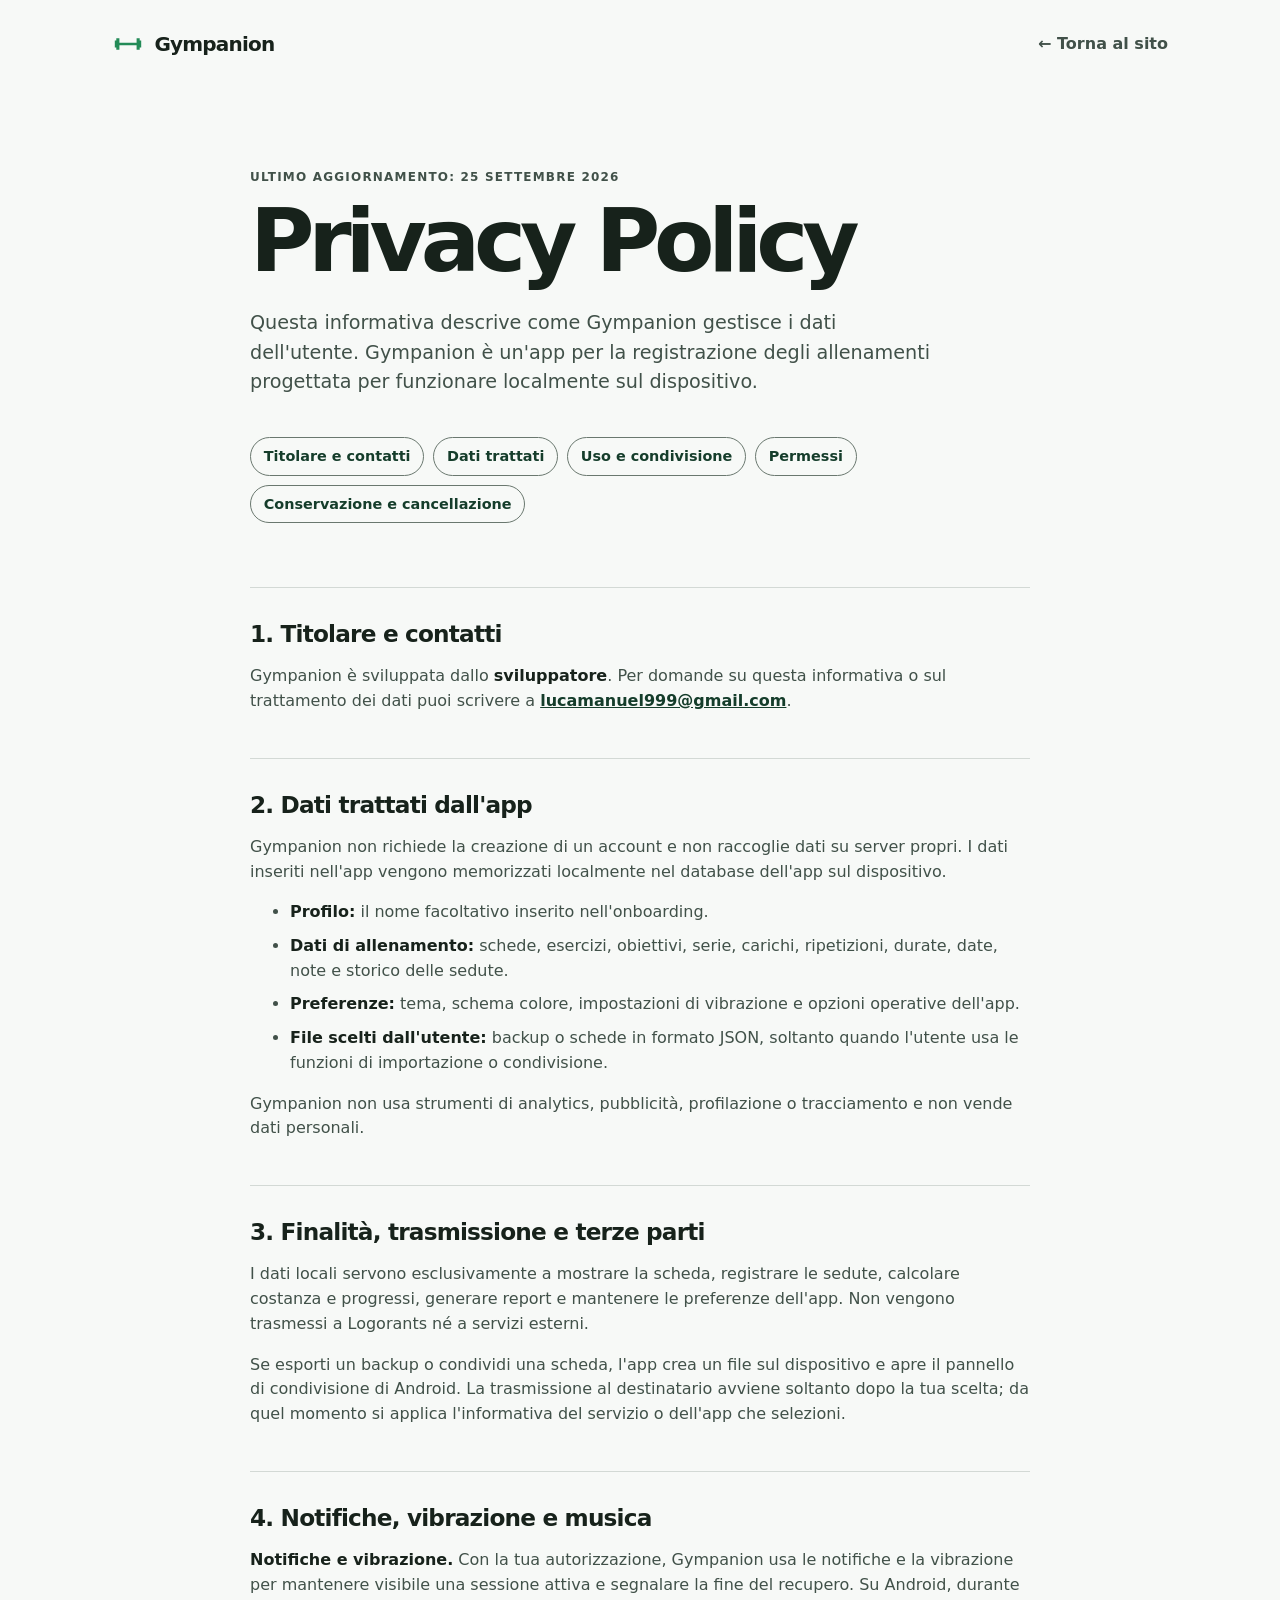
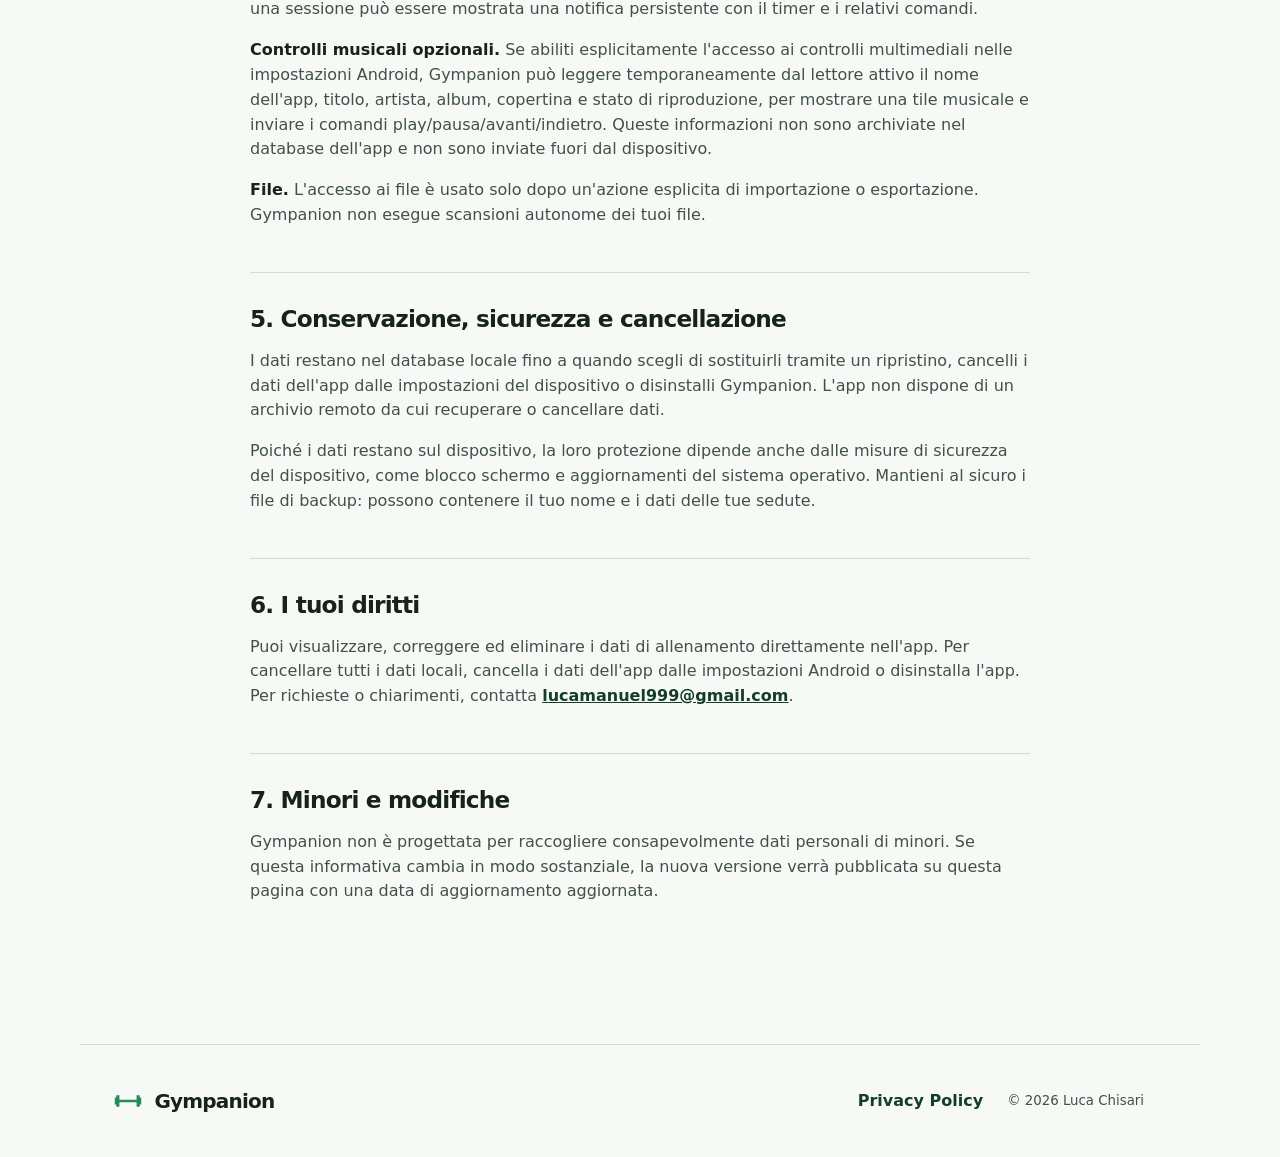
==== privacy.html @ 0449c188 "first commit" ====
<!doctype html>
<html lang="it">
  <head>
    <meta charset="UTF-8" />
    <meta name="viewport" content="width=device-width, initial-scale=1" />
    <meta name="description" content="Privacy Policy di Gympanion." />
    <meta name="theme-color" content="#153D2B" />
    <title>Privacy Policy — Gympanion</title>
    <link rel="icon" href="favicon.svg" type="image/svg+xml" />
    <link rel="stylesheet" href="styles.css" />
  </head>
  <body>
    <a class="skip-link" href="#contenuto">Vai al contenuto</a>
    <header class="site-header">
      <a class="brand" href="index.html" aria-label="Gympanion, pagina iniziale">
        <svg class="brand-mark" viewBox="0 0 32 32" aria-hidden="true"><path d="M6.2 14.7h19.6v2.6H6.2zM4.3 10.2h3.1v11.6H4.3zM2.8 12.4h1.5v7.2H2.8zM24.6 10.2h3.1v11.6h-3.1zM27.7 12.4h1.5v7.2h-1.5z" /></svg>
        <span>Gympanion</span>
      </a>
      <a class="back-link" href="index.html">← Torna al sito</a>
    </header>

    <main id="contenuto" class="policy">
      <p class="eyebrow">ULTIMO AGGIORNAMENTO: 25 SETTEMBRE 2026</p>
      <h1>Privacy Policy</h1>
      <p class="policy-lead">Questa informativa descrive come Gympanion gestisce i dati dell'utente. Gympanion è un'app per la registrazione degli allenamenti progettata per funzionare localmente sul dispositivo.</p>

      <nav class="policy-toc" aria-label="Indice della Privacy Policy">
        <a href="#titolare">Titolare e contatti</a>
        <a href="#dati">Dati trattati</a>
        <a href="#uso">Uso e condivisione</a>
        <a href="#permessi">Permessi</a>
        <a href="#conservazione">Conservazione e cancellazione</a>
      </nav>

      <section id="titolare">
        <h2>1. Titolare e contatti</h2>
        <p>Gympanion è sviluppata dallo <strong>sviluppatore</strong>. Per domande su questa informativa o sul trattamento dei dati puoi scrivere a <a href="mailto:lucamanuel999@gmail.com">lucamanuel999@gmail.com</a>.</p>
      </section>

      <section id="dati">
        <h2>2. Dati trattati dall'app</h2>
        <p>Gympanion non richiede la creazione di un account e non raccoglie dati su server propri. I dati inseriti nell'app vengono memorizzati localmente nel database dell'app sul dispositivo.</p>
        <ul>
          <li><strong>Profilo:</strong> il nome facoltativo inserito nell'onboarding.</li>
          <li><strong>Dati di allenamento:</strong> schede, esercizi, obiettivi, serie, carichi, ripetizioni, durate, date, note e storico delle sedute.</li>
          <li><strong>Preferenze:</strong> tema, schema colore, impostazioni di vibrazione e opzioni operative dell'app.</li>
          <li><strong>File scelti dall'utente:</strong> backup o schede in formato JSON, soltanto quando l'utente usa le funzioni di importazione o condivisione.</li>
        </ul>
        <p>Gympanion non usa strumenti di analytics, pubblicità, profilazione o tracciamento e non vende dati personali.</p>
      </section>

      <section id="uso">
        <h2>3. Finalità, trasmissione e terze parti</h2>
        <p>I dati locali servono esclusivamente a mostrare la scheda, registrare le sedute, calcolare costanza e progressi, generare report e mantenere le preferenze dell'app. Non vengono trasmessi a Logorants né a servizi esterni.</p>
        <p>Se esporti un backup o condividi una scheda, l'app crea un file sul dispositivo e apre il pannello di condivisione di Android. La trasmissione al destinatario avviene soltanto dopo la tua scelta; da quel momento si applica l'informativa del servizio o dell'app che selezioni.</p>
      </section>

      <section id="permessi">
        <h2>4. Notifiche, vibrazione e musica</h2>
        <p><strong>Notifiche e vibrazione.</strong> Con la tua autorizzazione, Gympanion usa le notifiche e la vibrazione per mantenere visibile una sessione attiva e segnalare la fine del recupero. Su Android, durante una sessione può essere mostrata una notifica persistente con il timer e i relativi comandi.</p>
        <p><strong>Controlli musicali opzionali.</strong> Se abiliti esplicitamente l'accesso ai controlli multimediali nelle impostazioni Android, Gympanion può leggere temporaneamente dal lettore attivo il nome dell'app, titolo, artista, album, copertina e stato di riproduzione, per mostrare una tile musicale e inviare i comandi play/pausa/avanti/indietro. Queste informazioni non sono archiviate nel database dell'app e non sono inviate fuori dal dispositivo.</p>
        <p><strong>File.</strong> L'accesso ai file è usato solo dopo un'azione esplicita di importazione o esportazione. Gympanion non esegue scansioni autonome dei tuoi file.</p>
      </section>

      <section id="conservazione">
        <h2>5. Conservazione, sicurezza e cancellazione</h2>
        <p>I dati restano nel database locale fino a quando scegli di sostituirli tramite un ripristino, cancelli i dati dell'app dalle impostazioni del dispositivo o disinstalli Gympanion. L'app non dispone di un archivio remoto da cui recuperare o cancellare dati.</p>
        <p>Poiché i dati restano sul dispositivo, la loro protezione dipende anche dalle misure di sicurezza del dispositivo, come blocco schermo e aggiornamenti del sistema operativo. Mantieni al sicuro i file di backup: possono contenere il tuo nome e i dati delle tue sedute.</p>
      </section>

      <section>
        <h2>6. I tuoi diritti</h2>
        <p>Puoi visualizzare, correggere ed eliminare i dati di allenamento direttamente nell'app. Per cancellare tutti i dati locali, cancella i dati dell'app dalle impostazioni Android o disinstalla l'app. Per richieste o chiarimenti, contatta <a href="mailto:lucamanuel999@gmail.com">lucamanuel999@gmail.com</a>.</p>
      </section>

      <section>
        <h2>7. Minori e modifiche</h2>
        <p>Gympanion non è progettata per raccogliere consapevolmente dati personali di minori. Se questa informativa cambia in modo sostanziale, la nuova versione verrà pubblicata su questa pagina con una data di aggiornamento aggiornata.</p>
      </section>
    </main>

    <footer class="site-footer">
      <a class="brand" href="index.html" aria-label="Gympanion, pagina iniziale">
        <svg class="brand-mark" viewBox="0 0 32 32" aria-hidden="true"><path d="M6.2 14.7h19.6v2.6H6.2zM4.3 10.2h3.1v11.6H4.3zM2.8 12.4h1.5v7.2H2.8zM24.6 10.2h3.1v11.6h-3.1zM27.7 12.4h1.5v7.2h-1.5z" /></svg>
        <span>Gympanion</span>
      </a>
      <a href="privacy.html">Privacy Policy</a>
      <small>© <span data-current-year></span> Luca Chisari</small>
    </footer>
    <script src="script.js"></script>
  </body>
</html>
---- styles.css ----
:root {
  --primary: #238b57;
  --primary-dark: #153d2b;
  --primary-soft: #d8f4e4;
  --on-primary: #fff;
  --surface: #f7f9f7;
  --surface-container: #eaf0eb;
  --on-surface: #17221b;
  --muted: #415149;
  --outline: #6a786f;
  --max-width: 1120px;
}

* { box-sizing: border-box; }
html { scroll-behavior: smooth; }
body { margin: 0; background: var(--surface); color: var(--on-surface); font-family: Inter, ui-sans-serif, system-ui, -apple-system, BlinkMacSystemFont, "Segoe UI", sans-serif; font-size: 16px; line-height: 1.55; }
a { color: inherit; }
a:focus-visible, button:focus-visible { outline: 3px solid var(--primary); outline-offset: 3px; }
.skip-link { position: fixed; z-index: 10; left: 1rem; top: -4rem; background: var(--on-surface); color: var(--surface); padding: .7rem 1rem; border-radius: .5rem; }
.skip-link:focus { top: 1rem; }
.site-header, .site-footer, main { max-width: var(--max-width); margin-inline: auto; }
.site-header { min-height: 88px; display: flex; align-items: center; justify-content: space-between; padding: 1.5rem 2rem; }
.brand { display: inline-flex; align-items: center; gap: .65rem; color: var(--on-surface); font-size: 1.25rem; font-weight: 850; letter-spacing: -.04em; text-decoration: none; }
.brand-mark { width: 2rem; height: 2rem; fill: var(--primary); }
.site-nav { display: flex; align-items: center; gap: 1.5rem; }
.site-nav a, .back-link { color: var(--muted); font-weight: 650; text-decoration: none; }
.site-nav a:hover, .back-link:hover { color: var(--primary); }
.menu-button { display: none; border: 1px solid var(--outline); border-radius: 1.5rem; background: transparent; color: var(--on-surface); font: inherit; font-weight: 650; padding: .5rem .85rem; }
.hero { min-height: 590px; display: grid; grid-template-columns: minmax(0, 1.18fr) minmax(310px, .82fr); align-items: center; gap: clamp(2.5rem, 8vw, 8rem); padding: 5rem 2rem 6.5rem; }
.eyebrow { margin: 0 0 .8rem; color: var(--primary-dark); font-size: .75rem; font-weight: 800; letter-spacing: .1em; }
h1, h2, h3, p { margin-top: 0; }
h1 { max-width: 700px; margin-bottom: 1.3rem; font-size: clamp(3.35rem, 8vw, 6.5rem); line-height: .96; letter-spacing: -.07em; }
h1 em { color: var(--primary); font-style: normal; }
.lead { max-width: 540px; color: var(--muted); font-size: clamp(1.08rem, 2vw, 1.25rem); }
.actions { display: flex; flex-wrap: wrap; align-items: center; gap: .75rem; margin-top: 2rem; }
.button { display: inline-flex; min-height: 48px; align-items: center; justify-content: center; border-radius: 1.5rem; padding: .75rem 1.25rem; font-weight: 750; text-decoration: none; }
.button.primary { background: var(--primary); color: var(--on-primary); }
.button.primary:hover { background: #197a45; }
.button.text { color: var(--primary-dark); }
.button.secondary { border: 1px solid var(--outline); color: var(--primary-dark); white-space: nowrap; }
.hero-card { position: relative; overflow: hidden; min-height: 355px; border-radius: 2rem; background: var(--primary-dark); color: #e7f0ea; padding: 1.8rem; box-shadow: 0 24px 60px rgb(23 34 27 / 20%); transform: rotate(2deg); }
.hero-card::after { content: ""; position: absolute; width: 265px; height: 265px; right: -100px; bottom: -120px; border-radius: 50%; background: #238b57; opacity: .85; }
.card-top, .card-footer { position: relative; z-index: 1; display: flex; align-items: center; justify-content: space-between; color: #c0cdc4; font-size: .8rem; font-weight: 800; letter-spacing: .08em; }
.progress { border-radius: 1rem; background: #2a6046; color: #d8f4e4; padding: .28rem .55rem; }
.hero-card h2 { position: relative; z-index: 1; margin: 3.2rem 0 .25rem; color: #fff; font-size: 2.7rem; letter-spacing: -.05em; }
.hero-card p { position: relative; z-index: 1; color: #c0cdc4; }
.sets { position: relative; z-index: 1; display: flex; gap: .6rem; margin-top: 3rem; }
.sets span { width: 36px; height: 36px; border-radius: 50%; background: #77d99a; box-shadow: inset 0 0 0 8px #238b57; }
.sets .idle { background: transparent; box-shadow: inset 0 0 0 2px #87958d; }
.card-footer { position: absolute; z-index: 1; right: 1.8rem; bottom: 1.8rem; left: 1.8rem; letter-spacing: normal; }
.card-footer strong { color: #b9e769; font-size: 1.05rem; }
.section { padding: 6.5rem 2rem; border-top: 1px solid color-mix(in srgb, var(--outline) 24%, transparent); }
.section-title, .privacy-callout h2 { margin-bottom: 3rem; font-size: clamp(2.35rem, 5vw, 4.25rem); line-height: 1; letter-spacing: -.06em; }
.features { display: grid; grid-template-columns: repeat(3, 1fr); gap: 1.5rem; }
.feature { min-height: 275px; display: flex; flex-direction: column; justify-content: space-between; border-radius: 1.5rem; background: var(--surface-container); padding: 1.5rem; }
.feature-number { color: var(--primary); font-size: .85rem; font-weight: 850; letter-spacing: .08em; }
.feature h3 { margin: 3rem 0 .65rem; font-size: 1.55rem; letter-spacing: -.04em; }
.feature p { margin: 0; color: var(--muted); }
.privacy-callout { display: flex; align-items: center; justify-content: space-between; gap: 2rem; margin: 0 2rem 6rem; border-radius: 1.75rem; background: var(--primary-soft); padding: clamp(2rem, 6vw, 4.5rem); }
.privacy-callout h2 { margin-bottom: 1rem; color: #073a21; }
.privacy-callout p:not(.eyebrow) { max-width: 650px; margin-bottom: 0; color: #254d39; }
.site-footer { display: grid; grid-template-columns: 1fr auto auto auto; align-items: center; gap: 1.5rem; border-top: 1px solid color-mix(in srgb, var(--outline) 24%, transparent); padding: 2.5rem 2rem; color: var(--muted); }
.site-footer p, .site-footer small { margin: 0; }
.site-footer > a:not(.brand) { color: var(--primary-dark); font-weight: 700; text-decoration: none; }
.policy { width: min(100% - 4rem, 780px); padding: 5rem 0 6rem; }
.policy h1 { margin-bottom: 1.5rem; font-size: clamp(3rem, 7vw, 5.5rem); }
.policy-lead { max-width: 700px; color: var(--muted); font-size: 1.2rem; }
.policy-toc { display: flex; flex-wrap: wrap; gap: .55rem; margin: 2.5rem 0 4rem; }
.policy-toc a { border: 1px solid var(--outline); border-radius: 1.5rem; color: var(--primary-dark); padding: .45rem .8rem; font-size: .9rem; font-weight: 650; text-decoration: none; }
.policy section { scroll-margin-top: 1rem; padding: 1.75rem 0; border-top: 1px solid color-mix(in srgb, var(--outline) 25%, transparent); }
.policy h2 { margin-bottom: .75rem; font-size: 1.45rem; letter-spacing: -.035em; }
.policy p, .policy li { color: var(--muted); }
.policy li + li { margin-top: .55rem; }
.policy strong { color: var(--on-surface); }
.policy a:not(.brand) { color: var(--primary-dark); font-weight: 700; }

@media (max-width: 720px) {
  .site-header { min-height: 76px; padding: 1.25rem; }
  .menu-button { display: block; }
  .site-nav { display: none; position: absolute; z-index: 2; top: 68px; right: 1rem; left: 1rem; flex-direction: column; align-items: stretch; gap: 0; border: 1px solid var(--outline); border-radius: 1rem; background: var(--surface); box-shadow: 0 8px 24px rgb(23 34 27 / 14%); padding: .5rem; }
  .site-nav.is-open { display: flex; }
  .site-nav a { padding: .75rem; }
  .hero { grid-template-columns: 1fr; min-height: auto; gap: 3.5rem; padding: 3.5rem 1.25rem 5rem; }
  .hero-card { width: min(100%, 410px); min-height: 320px; justify-self: center; }
  .features { grid-template-columns: 1fr; }
  .feature { min-height: 210px; }
  .feature h3 { margin-top: 2.5rem; }
  .section { padding: 4.5rem 1.25rem; }
  .privacy-callout { align-items: flex-start; flex-direction: column; margin: 0 1.25rem 4rem; }
  .site-footer { grid-template-columns: 1fr; gap: .75rem; padding: 2rem 1.25rem; }
  .policy { width: min(100% - 2.5rem, 780px); padding: 3.5rem 0 4rem; }
  .back-link { font-size: .9rem; }
}

@media (prefers-color-scheme: dark) {
  :root { --surface: #101715; --surface-container: #18211e; --on-surface: #e7f0ea; --muted: #c0cdc4; --outline: #87958d; --primary-dark: #77d99a; }
  .hero-card { background: #153d2b; }
  .button.secondary, .policy-toc a, .policy a:not(.brand), .site-footer > a:not(.brand) { color: #bdf7cf; }
  .privacy-callout { background: #153d2b; }
  .privacy-callout h2 { color: #bdf7cf; }
  .privacy-callout p:not(.eyebrow) { color: #d8f4e4; }
  .eyebrow { color: #77d99a; }
}
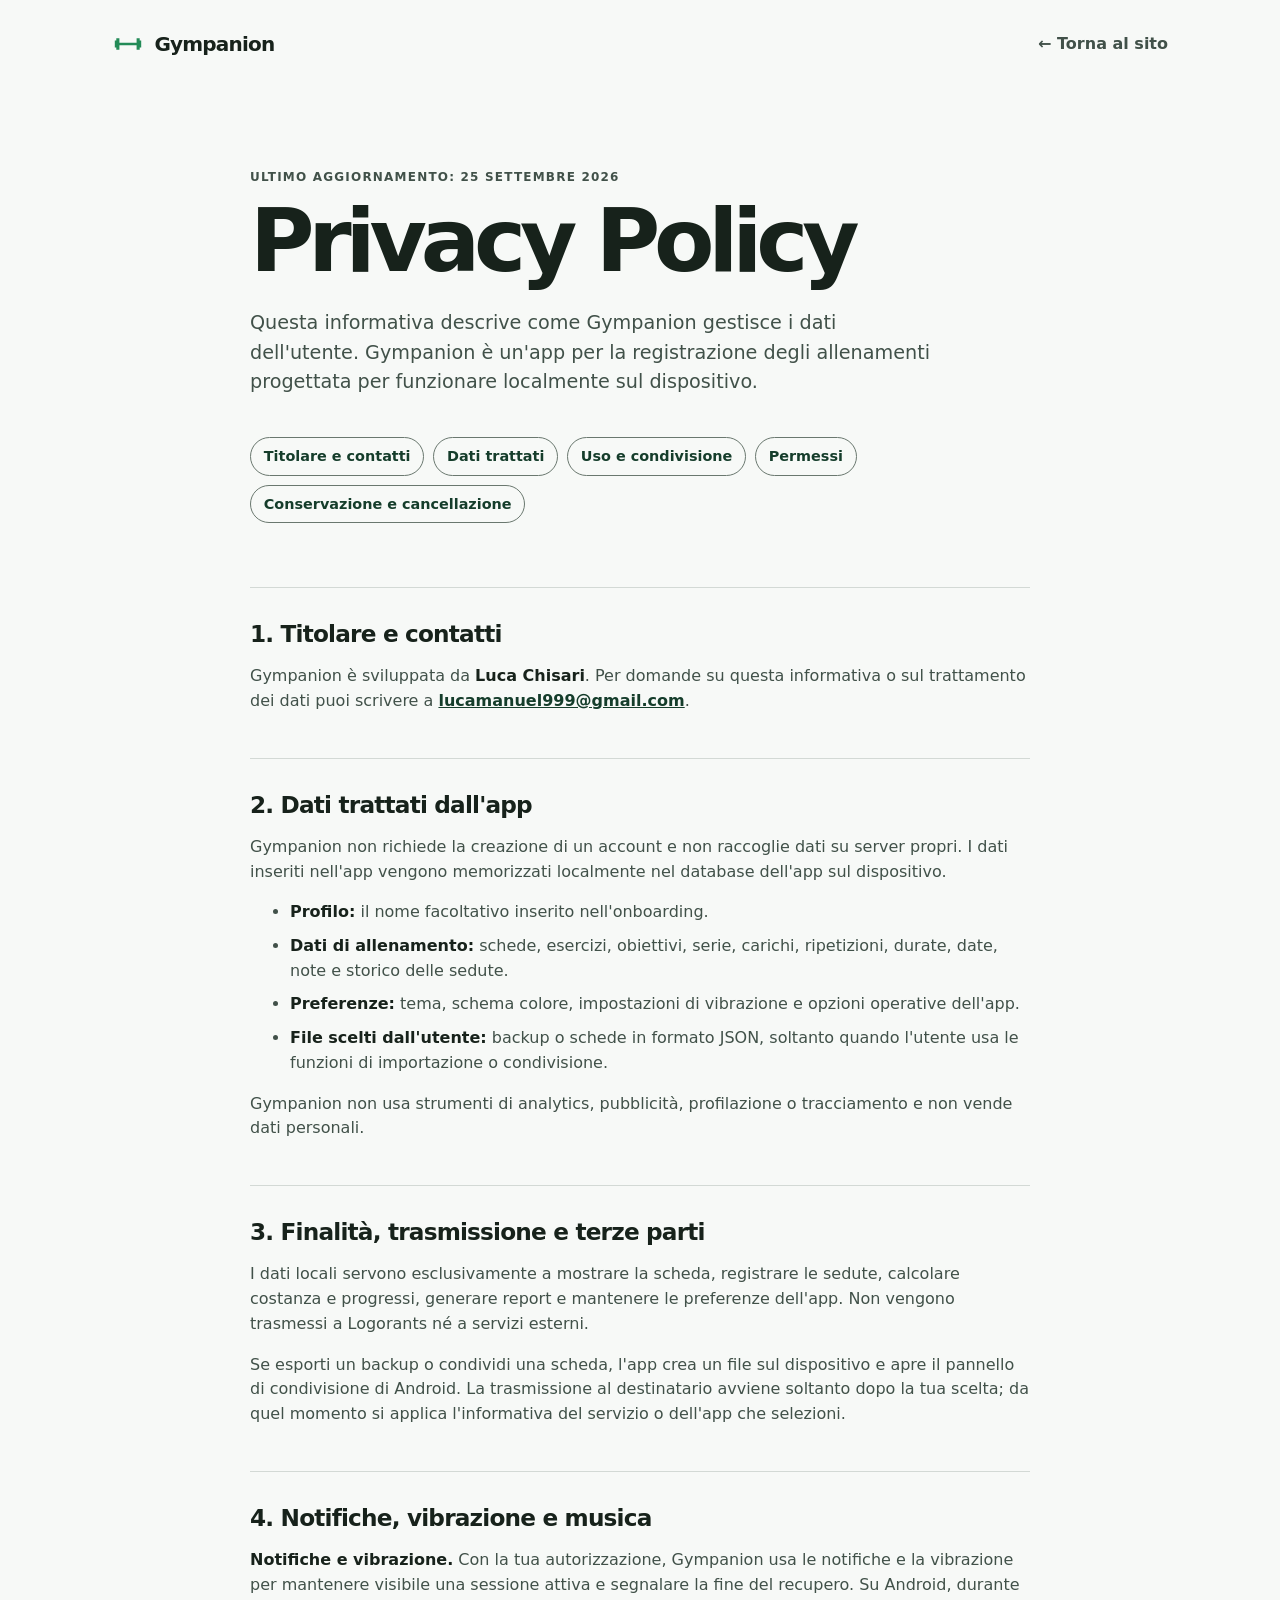
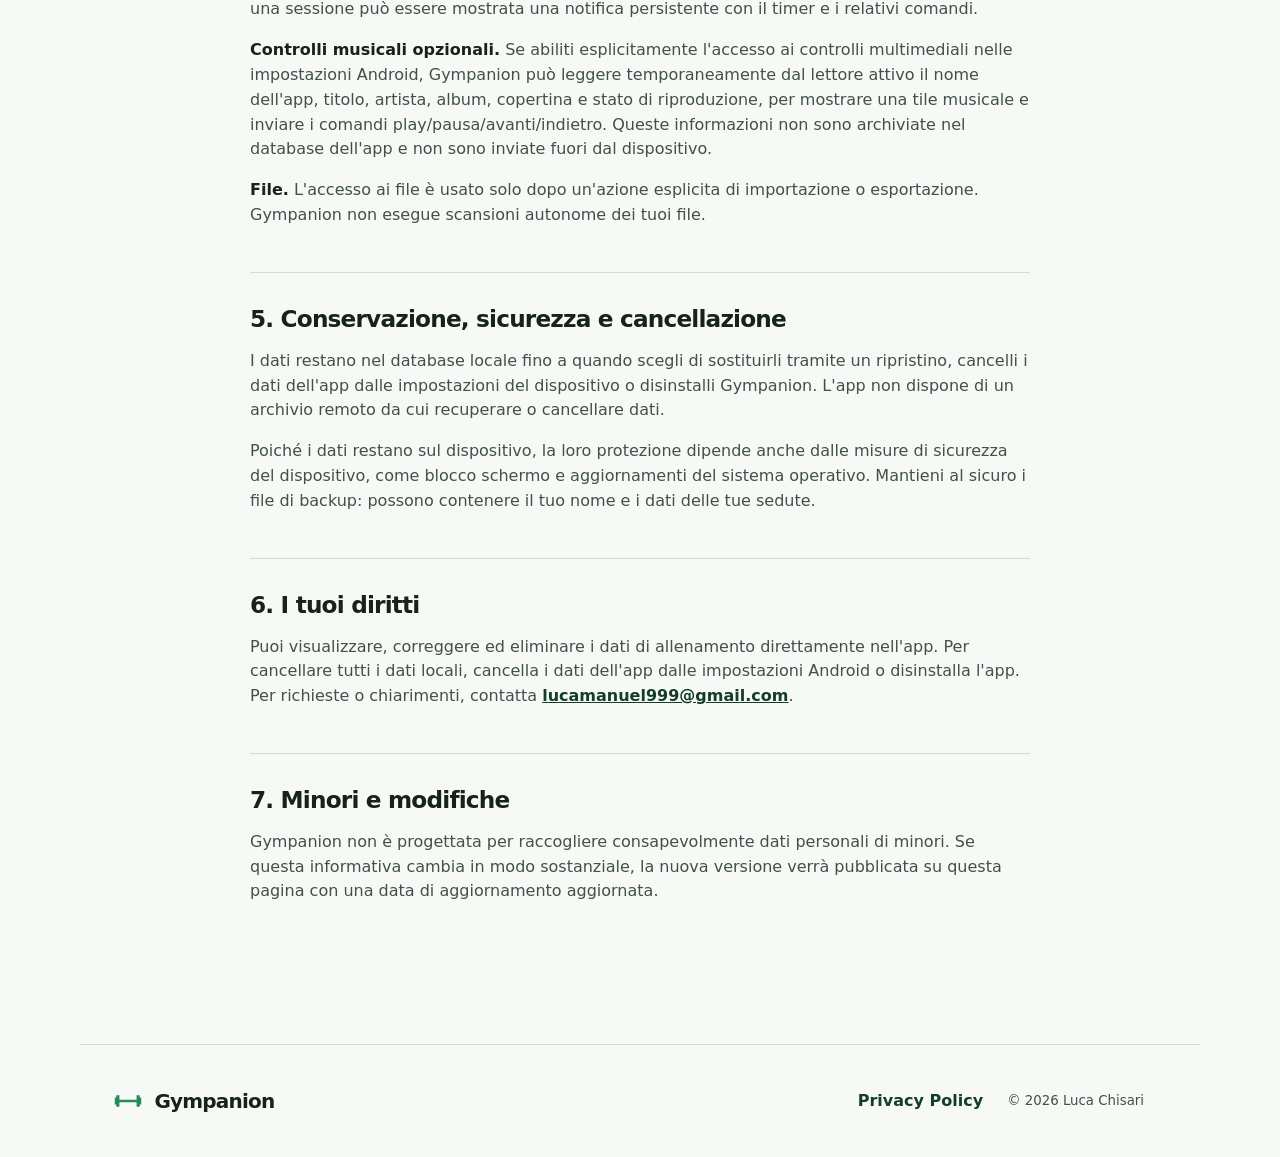
==== commit fb11fb98: "Edited privacy page" ====
--- a/privacy.html
+++ b/privacy.html
@@ -34,7 +34,7 @@
 
       <section id="titolare">
         <h2>1. Titolare e contatti</h2>
-        <p>Gympanion è sviluppata dallo <strong>sviluppatore</strong>. Per domande su questa informativa o sul trattamento dei dati puoi scrivere a <a href="mailto:lucamanuel999@gmail.com">lucamanuel999@gmail.com</a>.</p>
+        <p>Gympanion è sviluppata da <strong>Luca Chisari</strong>. Per domande su questa informativa o sul trattamento dei dati puoi scrivere a <a href="mailto:lucamanuel999@gmail.com">lucamanuel999@gmail.com</a>.</p>
       </section>
 
       <section id="dati">
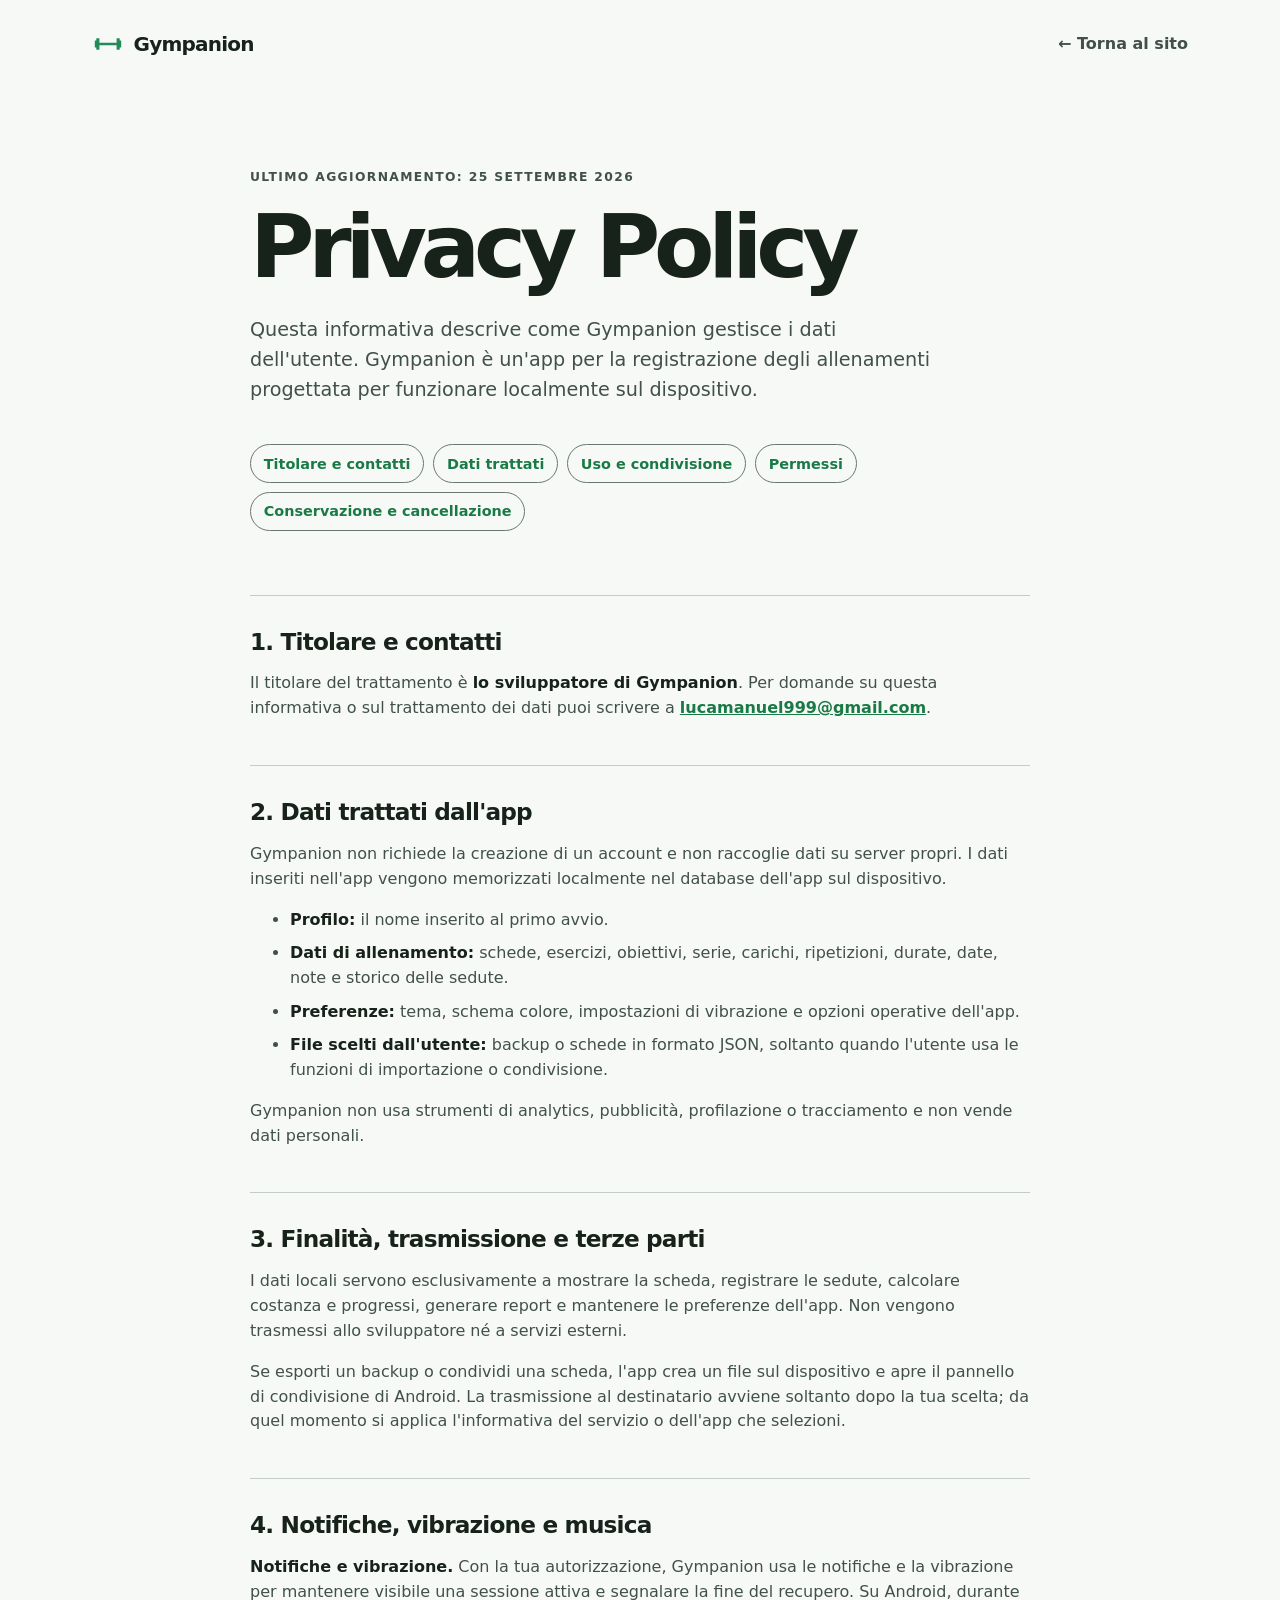
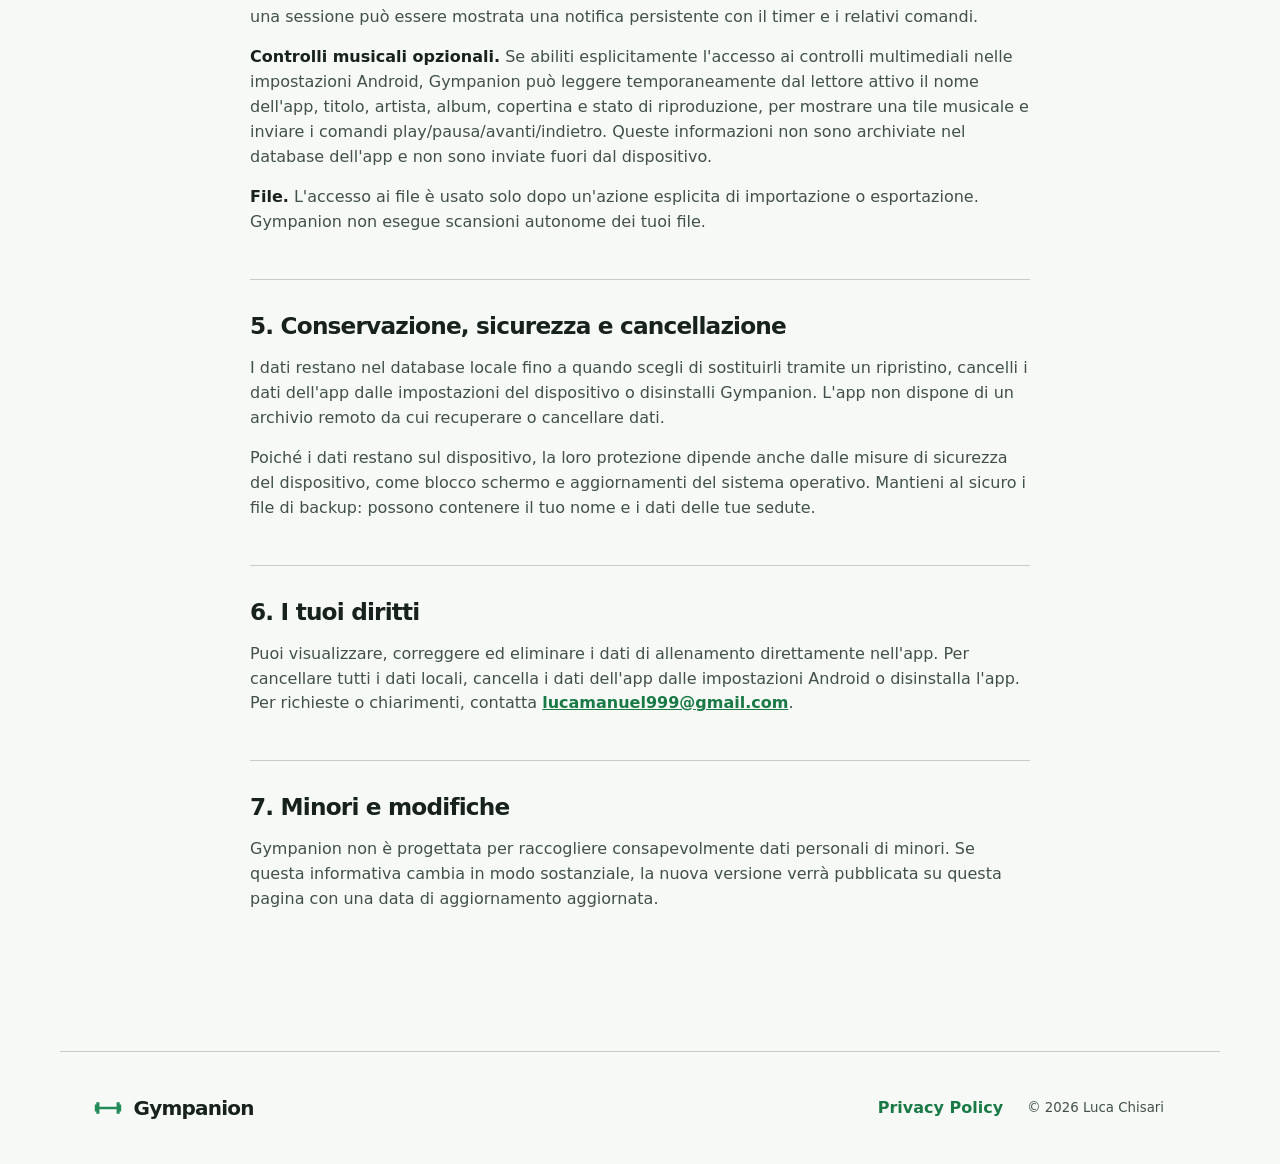
==== commit c3707196: "updated homepage" ====
--- a/privacy.html
+++ b/privacy.html
@@ -34,14 +34,14 @@
 
       <section id="titolare">
         <h2>1. Titolare e contatti</h2>
-        <p>Gympanion è sviluppata da <strong>Luca Chisari</strong>. Per domande su questa informativa o sul trattamento dei dati puoi scrivere a <a href="mailto:lucamanuel999@gmail.com">lucamanuel999@gmail.com</a>.</p>
+        <p>Il titolare del trattamento è <strong>lo sviluppatore di Gympanion</strong>. Per domande su questa informativa o sul trattamento dei dati puoi scrivere a <a href="mailto:lucamanuel999@gmail.com">lucamanuel999@gmail.com</a>.</p>
       </section>
 
       <section id="dati">
         <h2>2. Dati trattati dall'app</h2>
         <p>Gympanion non richiede la creazione di un account e non raccoglie dati su server propri. I dati inseriti nell'app vengono memorizzati localmente nel database dell'app sul dispositivo.</p>
         <ul>
-          <li><strong>Profilo:</strong> il nome facoltativo inserito nell'onboarding.</li>
+          <li><strong>Profilo:</strong> il nome inserito al primo avvio.</li>
           <li><strong>Dati di allenamento:</strong> schede, esercizi, obiettivi, serie, carichi, ripetizioni, durate, date, note e storico delle sedute.</li>
           <li><strong>Preferenze:</strong> tema, schema colore, impostazioni di vibrazione e opzioni operative dell'app.</li>
           <li><strong>File scelti dall'utente:</strong> backup o schede in formato JSON, soltanto quando l'utente usa le funzioni di importazione o condivisione.</li>
@@ -51,7 +51,7 @@
 
       <section id="uso">
         <h2>3. Finalità, trasmissione e terze parti</h2>
-        <p>I dati locali servono esclusivamente a mostrare la scheda, registrare le sedute, calcolare costanza e progressi, generare report e mantenere le preferenze dell'app. Non vengono trasmessi a Logorants né a servizi esterni.</p>
+        <p>I dati locali servono esclusivamente a mostrare la scheda, registrare le sedute, calcolare costanza e progressi, generare report e mantenere le preferenze dell'app. Non vengono trasmessi allo sviluppatore né a servizi esterni.</p>
         <p>Se esporti un backup o condividi una scheda, l'app crea un file sul dispositivo e apre il pannello di condivisione di Android. La trasmissione al destinatario avviene soltanto dopo la tua scelta; da quel momento si applica l'informativa del servizio o dell'app che selezioni.</p>
       </section>
 
--- a/styles.css
+++ b/styles.css
@@ -1,103 +1,205 @@
 :root {
-  --primary: #238b57;
-  --primary-dark: #153d2b;
-  --primary-soft: #d8f4e4;
+  color-scheme: light dark;
+  --primary: #197a45;
+  --primary-hover: #135b34;
+  --brand-mark: #238b57;
   --on-primary: #fff;
-  --surface: #f7f9f7;
-  --surface-container: #eaf0eb;
+  --primary-container: #d8f4e4;
+  --on-primary-container: #073a21;
+  --secondary-container: #d5e8df;
+  --tertiary-container: #c6e7ff;
+  --background: #f7f9f7;
+  --surface: #fff;
+  --surface-variant: #e4e9e5;
   --on-surface: #17221b;
-  --muted: #415149;
+  --on-surface-variant: #415149;
   --outline: #6a786f;
-  --max-width: 1120px;
+  --outline-variant: #c4cec7;
+  --max-width: 1160px;
 }
 
 * { box-sizing: border-box; }
 html { scroll-behavior: smooth; }
-body { margin: 0; background: var(--surface); color: var(--on-surface); font-family: Inter, ui-sans-serif, system-ui, -apple-system, BlinkMacSystemFont, "Segoe UI", sans-serif; font-size: 16px; line-height: 1.55; }
+body { margin: 0; background: var(--background); color: var(--on-surface); font-family: Inter, ui-sans-serif, system-ui, -apple-system, BlinkMacSystemFont, "Segoe UI", sans-serif; font-size: 16px; line-height: 1.55; }
 a { color: inherit; }
 a:focus-visible, button:focus-visible { outline: 3px solid var(--primary); outline-offset: 3px; }
-.skip-link { position: fixed; z-index: 10; left: 1rem; top: -4rem; background: var(--on-surface); color: var(--surface); padding: .7rem 1rem; border-radius: .5rem; }
+h1, h2, h3, p { margin-top: 0; }
+.skip-link { position: fixed; z-index: 20; left: 1rem; top: -4rem; border-radius: .75rem; background: var(--on-surface); color: var(--surface); padding: .7rem 1rem; }
 .skip-link:focus { top: 1rem; }
-.site-header, .site-footer, main { max-width: var(--max-width); margin-inline: auto; }
-.site-header { min-height: 88px; display: flex; align-items: center; justify-content: space-between; padding: 1.5rem 2rem; }
-.brand { display: inline-flex; align-items: center; gap: .65rem; color: var(--on-surface); font-size: 1.25rem; font-weight: 850; letter-spacing: -.04em; text-decoration: none; }
-.brand-mark { width: 2rem; height: 2rem; fill: var(--primary); }
-.site-nav { display: flex; align-items: center; gap: 1.5rem; }
-.site-nav a, .back-link { color: var(--muted); font-weight: 650; text-decoration: none; }
+.site-header, .site-footer, main { width: min(100%, var(--max-width)); margin-inline: auto; }
+.site-header { min-height: 88px; display: flex; align-items: center; justify-content: space-between; padding: 1.25rem 2rem; }
+.brand { display: inline-flex; align-items: center; gap: .6rem; color: var(--on-surface); font-size: 1.25rem; font-weight: 850; letter-spacing: -.04em; text-decoration: none; white-space: nowrap; }
+.brand-mark { width: 2rem; height: 2rem; flex: none; fill: var(--brand-mark); }
+.site-nav { display: flex; align-items: center; gap: 1.7rem; }
+.site-nav a, .back-link { color: var(--on-surface-variant); font-weight: 650; text-decoration: none; }
 .site-nav a:hover, .back-link:hover { color: var(--primary); }
-.menu-button { display: none; border: 1px solid var(--outline); border-radius: 1.5rem; background: transparent; color: var(--on-surface); font: inherit; font-weight: 650; padding: .5rem .85rem; }
-.hero { min-height: 590px; display: grid; grid-template-columns: minmax(0, 1.18fr) minmax(310px, .82fr); align-items: center; gap: clamp(2.5rem, 8vw, 8rem); padding: 5rem 2rem 6.5rem; }
-.eyebrow { margin: 0 0 .8rem; color: var(--primary-dark); font-size: .75rem; font-weight: 800; letter-spacing: .1em; }
-h1, h2, h3, p { margin-top: 0; }
-h1 { max-width: 700px; margin-bottom: 1.3rem; font-size: clamp(3.35rem, 8vw, 6.5rem); line-height: .96; letter-spacing: -.07em; }
-h1 em { color: var(--primary); font-style: normal; }
-.lead { max-width: 540px; color: var(--muted); font-size: clamp(1.08rem, 2vw, 1.25rem); }
-.actions { display: flex; flex-wrap: wrap; align-items: center; gap: .75rem; margin-top: 2rem; }
-.button { display: inline-flex; min-height: 48px; align-items: center; justify-content: center; border-radius: 1.5rem; padding: .75rem 1.25rem; font-weight: 750; text-decoration: none; }
+.menu-button { display: none; min-height: 44px; border: 1px solid var(--outline); border-radius: 1.5rem; background: transparent; color: var(--on-surface); font: inherit; font-weight: 650; padding: .4rem 1rem; }
+.eyebrow { margin-bottom: 1rem; color: var(--primary); font-size: .77rem; font-weight: 800; letter-spacing: .11em; }
+.button { display: inline-flex; min-height: 48px; align-items: center; justify-content: center; gap: .65rem; border-radius: 1.5rem; padding: .72rem 1.25rem; font-weight: 750; text-decoration: none; text-align: center; transition: background-color .18s ease, transform .18s ease; }
+.button:hover { transform: translateY(-2px); }
 .button.primary { background: var(--primary); color: var(--on-primary); }
-.button.primary:hover { background: #197a45; }
-.button.text { color: var(--primary-dark); }
-.button.secondary { border: 1px solid var(--outline); color: var(--primary-dark); white-space: nowrap; }
-.hero-card { position: relative; overflow: hidden; min-height: 355px; border-radius: 2rem; background: var(--primary-dark); color: #e7f0ea; padding: 1.8rem; box-shadow: 0 24px 60px rgb(23 34 27 / 20%); transform: rotate(2deg); }
-.hero-card::after { content: ""; position: absolute; width: 265px; height: 265px; right: -100px; bottom: -120px; border-radius: 50%; background: #238b57; opacity: .85; }
-.card-top, .card-footer { position: relative; z-index: 1; display: flex; align-items: center; justify-content: space-between; color: #c0cdc4; font-size: .8rem; font-weight: 800; letter-spacing: .08em; }
-.progress { border-radius: 1rem; background: #2a6046; color: #d8f4e4; padding: .28rem .55rem; }
-.hero-card h2 { position: relative; z-index: 1; margin: 3.2rem 0 .25rem; color: #fff; font-size: 2.7rem; letter-spacing: -.05em; }
-.hero-card p { position: relative; z-index: 1; color: #c0cdc4; }
-.sets { position: relative; z-index: 1; display: flex; gap: .6rem; margin-top: 3rem; }
-.sets span { width: 36px; height: 36px; border-radius: 50%; background: #77d99a; box-shadow: inset 0 0 0 8px #238b57; }
-.sets .idle { background: transparent; box-shadow: inset 0 0 0 2px #87958d; }
-.card-footer { position: absolute; z-index: 1; right: 1.8rem; bottom: 1.8rem; left: 1.8rem; letter-spacing: normal; }
-.card-footer strong { color: #b9e769; font-size: 1.05rem; }
-.section { padding: 6.5rem 2rem; border-top: 1px solid color-mix(in srgb, var(--outline) 24%, transparent); }
-.section-title, .privacy-callout h2 { margin-bottom: 3rem; font-size: clamp(2.35rem, 5vw, 4.25rem); line-height: 1; letter-spacing: -.06em; }
-.features { display: grid; grid-template-columns: repeat(3, 1fr); gap: 1.5rem; }
-.feature { min-height: 275px; display: flex; flex-direction: column; justify-content: space-between; border-radius: 1.5rem; background: var(--surface-container); padding: 1.5rem; }
-.feature-number { color: var(--primary); font-size: .85rem; font-weight: 850; letter-spacing: .08em; }
-.feature h3 { margin: 3rem 0 .65rem; font-size: 1.55rem; letter-spacing: -.04em; }
-.feature p { margin: 0; color: var(--muted); }
-.privacy-callout { display: flex; align-items: center; justify-content: space-between; gap: 2rem; margin: 0 2rem 6rem; border-radius: 1.75rem; background: var(--primary-soft); padding: clamp(2rem, 6vw, 4.5rem); }
-.privacy-callout h2 { margin-bottom: 1rem; color: #073a21; }
-.privacy-callout p:not(.eyebrow) { max-width: 650px; margin-bottom: 0; color: #254d39; }
-.site-footer { display: grid; grid-template-columns: 1fr auto auto auto; align-items: center; gap: 1.5rem; border-top: 1px solid color-mix(in srgb, var(--outline) 24%, transparent); padding: 2.5rem 2rem; color: var(--muted); }
+.button.primary:hover { background: var(--primary-hover); }
+.button.text { color: var(--primary); }
+.button.secondary { border: 1px solid var(--outline); color: var(--on-primary-container); }
+
+.hero { min-height: 680px; display: grid; grid-template-columns: minmax(0, 1.15fr) minmax(350px, .85fr); align-items: center; gap: clamp(2rem, 5vw, 5rem); padding: 3.5rem 2rem 6rem; }
+.hero h1 { max-width: 720px; margin-bottom: 1.5rem; font-size: clamp(3.7rem, 7.2vw, 6.8rem); font-weight: 850; line-height: .97; letter-spacing: -.075em; }
+.hero h1 em { color: var(--primary); font-style: normal; }
+.lead { max-width: 540px; color: var(--on-surface-variant); font-size: clamp(1.08rem, 1.7vw, 1.28rem); line-height: 1.55; }
+.actions { display: flex; flex-wrap: wrap; gap: .6rem; margin-top: 2rem; }
+.hero-note { margin: 1.4rem 0 0; color: var(--on-surface-variant); font-size: .85rem; }
+.hero-visual { display: grid; justify-items: center; gap: 1.2rem; border-radius: 2rem; background: radial-gradient(circle at 50% 42%, var(--primary-container) 0, transparent 63%); padding: 1.25rem 1rem; }
+.preview-caption, .panel-caption { color: var(--on-surface-variant); font-size: .72rem; letter-spacing: .02em; }
+.phone { width: min(100%, 344px); border: 8px solid #27312c; border-radius: 2.7rem; background: #101715; box-shadow: 0 30px 65px rgb(23 34 27 / 22%); padding: 9px 9px 0; }
+.phone-screen { min-height: 590px; overflow: hidden; border-radius: 2rem 2rem 2.2rem 2.2rem; background: #101715; color: #e7f0ea; padding: 1.1rem 1rem 0; }
+.mock-appbar { display: flex; align-items: center; gap: .55rem; font-size: 1rem; }
+.mock-appbar svg { width: 1.65rem; fill: #77d99a; }
+.mock-heading { margin: 1.75rem 0 1.15rem; font-size: 2rem; font-weight: 800; letter-spacing: -.05em; }
+.mock-streak { border-radius: 1.4rem; background: #1e2923; padding: 1.1rem; }
+.mock-streak-head { display: flex; align-items: flex-start; justify-content: space-between; }
+.mock-label { display: block; color: #c0cdc4; font-size: .66rem; font-weight: 800; letter-spacing: .07em; }
+.mock-streak-head strong { display: block; margin-top: .35rem; font-size: 2rem; line-height: 1.15; }
+.mock-streak-head strong span { font-size: .88rem; font-weight: 650; }
+.mock-flame { display: grid; width: 2.5rem; height: 2.5rem; place-items: center; border-radius: 50%; background: #153d2b; color: #bdf7cf; }
+.mock-flame svg { width: 1.5rem; height: 1.5rem; fill: currentColor; }
+.mock-week { display: flex; justify-content: space-between; gap: .2rem; margin-top: 1.2rem; }
+.mock-week > span { display: grid; width: 1.65rem; height: 1.65rem; place-items: center; border: 1px solid #3e4c44; border-radius: 50%; color: #c0cdc4; font-size: .66rem; font-weight: 750; position: relative; }
+.mock-week > span.done { border-color: #77d99a; background: #238b57; color: #fff; }
+.mock-week > span.today { border: 2px solid #77d99a; background: #153d2b; color: #bdf7cf; }
+.mock-week small { position: absolute; top: 1.7rem; color: #c0cdc4; font-size: .56rem; }
+.mock-widgets { display: grid; grid-template-columns: 1fr 1fr; gap: .6rem; margin-top: 1rem; }
+.mock-widget { min-width: 0; min-height: 146px; display: flex; flex-direction: column; border-radius: 1.3rem; padding: .95rem; }
+.mock-widget.annual { background: #394b43; }
+.mock-widget.next { background: #153d2b; }
+.mock-widget strong { margin-top: auto; font-size: 1.5rem; line-height: 1.1; letter-spacing: -.04em; }
+.mock-widget.annual strong { font-size: 2.5rem; }
+.mock-widget small { color: #d5e8df; font-size: .7rem; }
+.mock-widget.next small { margin-top: .4rem; color: #77d99a; font-size: .8rem; font-weight: 750; }
+.mock-nav { display: grid; grid-template-columns: repeat(5, 1fr); gap: .2rem; margin: 1.25rem -.95rem 0; background: #26332d; padding: .6rem .3rem 1.1rem; text-align: center; }
+.mock-nav > span { min-width: 0; display: grid; justify-items: center; color: #c0cdc4; font-size: 1rem; }
+.mock-nav > span.selected { color: #e7f0ea; }
+.mock-nav small { max-width: 100%; overflow: hidden; font-size: .5rem; text-overflow: clip; }
+
+.section { padding: 6rem 2rem; border-top: 1px solid var(--outline-variant); }
+.section h2 { margin-bottom: 1.1rem; font-size: clamp(2.35rem, 4.8vw, 4.3rem); line-height: 1.04; letter-spacing: -.062em; }
+.section-intro > p:last-child, .tour-copy > p:not(.eyebrow) { max-width: 540px; color: var(--on-surface-variant); font-size: 1.08rem; }
+.journey { display: grid; grid-template-columns: minmax(0, 1fr) minmax(0, 1fr); gap: clamp(2rem, 7vw, 7rem); }
+.journey-steps { margin: 0; padding: 0; list-style: none; }
+.journey-steps li { display: grid; grid-template-columns: 2.8rem 1fr; gap: 1rem; padding: 1.35rem 0; border-bottom: 1px solid var(--outline-variant); }
+.journey-steps li:first-child { border-top: 1px solid var(--outline-variant); }
+.step-number { display: grid; width: 2.6rem; height: 2.6rem; place-items: center; border-radius: 50%; background: var(--primary-container); color: var(--on-primary-container); font-size: .8rem; font-weight: 850; }
+.journey-steps h3 { margin: 0 0 .4rem; font-size: 1.3rem; letter-spacing: -.035em; }
+.journey-steps p { margin: 0; color: var(--on-surface-variant); }
+.app-tour, .progress-tour { display: grid; grid-template-columns: minmax(0, 1fr) minmax(0, 1fr); align-items: center; gap: clamp(3rem, 7vw, 7rem); }
+.progress-tour .tour-copy { order: 2; }
+.progress-tour .report-panel { order: 1; }
+.check-list { padding: 0; margin: 2rem 0 0; list-style: none; }
+.check-list li { display: flex; align-items: flex-start; gap: .7rem; margin-top: .65rem; color: var(--on-surface-variant); }
+.check-list li::before { content: "✓"; display: grid; width: 1.35rem; height: 1.35rem; flex: none; place-items: center; border-radius: 50%; background: var(--primary-container); color: var(--on-primary-container); font-size: .8rem; font-weight: 850; }
+.tour-copy .supporting-copy { margin-top: 2rem; font-size: .9rem !important; }
+.demo-panel, .report-panel { border-radius: 1.8rem; background: var(--surface); box-shadow: 0 12px 38px rgb(23 34 27 / 8%); padding: 1.35rem; }
+.demo-top { display: flex; flex-wrap: wrap; align-items: center; justify-content: space-between; gap: .5rem; margin-bottom: 1rem; font-size: .8rem; font-weight: 850; }
+.demo-week { border: 1px solid var(--outline); border-radius: 1.2rem; padding: .3rem .7rem; color: var(--on-surface-variant); font-size: .75rem; font-weight: 700; }
+.demo-plan { display: grid; gap: .15rem; border: 1px solid var(--outline-variant); border-radius: 1rem; padding: .9rem 1rem; }
+.demo-plan span, .demo-day span:not(.check-disc):not(.mini-cta) { color: var(--primary); font-size: .68rem; font-weight: 800; letter-spacing: .06em; }
+.demo-plan strong { font-size: 1.2rem; }
+.demo-day { display: flex; align-items: center; justify-content: space-between; gap: .75rem; margin-top: .75rem; border-radius: 1.15rem; background: var(--surface-variant); padding: 1rem; }
+.demo-day.complete { background: var(--primary-container); }
+.demo-day > div { display: grid; gap: .08rem; }
+.demo-day strong { font-size: 1.15rem; }
+.demo-day small { color: var(--on-surface-variant); }
+.check-disc { display: grid; width: 2rem; height: 2rem; flex: none; place-items: center; border-radius: 50%; background: var(--primary); color: #fff; font-weight: 850; }
+.mini-cta { border-radius: 1.2rem; background: var(--primary); color: #fff; padding: .55rem .8rem; font-size: .72rem; font-weight: 800; white-space: nowrap; }
+.demo-set { display: flex; flex-wrap: wrap; align-items: end; justify-content: space-between; gap: .85rem; margin-top: 1.25rem; border-top: 1px solid var(--outline-variant); padding-top: 1.25rem; }
+.demo-set > div { display: grid; gap: .15rem; }
+.demo-set .mock-label { color: var(--on-surface-variant); }
+.demo-set strong { font-size: 1.08rem; }
+.demo-set small { color: var(--on-surface-variant); }
+.confirm { border-radius: 1.2rem; background: var(--primary); color: #fff; padding: .55rem .8rem; font-size: .75rem; font-weight: 800; }
+.panel-caption { display: block; margin-top: 1.35rem; }
+.report-panel { background: var(--primary-container); }
+.report-panel > .mock-label { color: var(--on-primary-container); }
+.report-panel h3 { margin: .35rem 0 1.3rem; color: var(--on-primary-container); font-size: 2rem; letter-spacing: -.05em; }
+.report-stats { display: grid; grid-template-columns: 1fr 1fr; gap: .7rem; }
+.report-stats > div { display: grid; gap: .15rem; border-radius: 1.2rem; background: var(--surface); padding: 1rem; }
+.report-stats strong { font-size: 2rem; line-height: 1; }
+.report-stats span { color: var(--on-surface-variant); font-size: .8rem; }
+.report-line { margin-top: 1.2rem; border-radius: 1.2rem; background: var(--surface); padding: 1rem; }
+.report-line span { font-size: .85rem; font-weight: 750; }
+.report-line svg { display: block; width: 100%; height: 94px; margin-top: .5rem; color: var(--primary); fill: var(--primary); }
+.report-panel .panel-caption { color: var(--on-primary-container); }
+.details-section .section-intro { max-width: 720px; margin-bottom: 2.3rem; }
+.detail-grid { display: grid; grid-template-columns: repeat(3, minmax(0, 1fr)); gap: 1.25rem; }
+.detail-grid article { border-radius: 1.4rem; background: var(--surface-variant); padding: 1.5rem; }
+.detail-icon { display: grid; width: 2.75rem; height: 2.75rem; place-items: center; border-radius: 1rem; background: var(--primary-container); color: var(--on-primary-container); font-size: 1.5rem; line-height: 1; }
+.detail-grid h3 { margin: 2.5rem 0 .7rem; font-size: 1.35rem; letter-spacing: -.035em; }
+.detail-grid p { margin: 0; color: var(--on-surface-variant); }
+.privacy-callout { display: flex; align-items: center; justify-content: space-between; gap: 2rem; margin: 0 2rem 6rem; border-radius: 1.8rem; background: var(--primary-container); padding: clamp(2rem, 5vw, 4rem); }
+.privacy-callout h2 { max-width: 580px; margin-bottom: 1rem; color: var(--on-primary-container); font-size: clamp(2.2rem, 4.5vw, 4rem); line-height: 1.05; letter-spacing: -.06em; }
+.privacy-callout p:not(.eyebrow) { max-width: 600px; margin-bottom: 0; color: var(--on-primary-container); }
+.privacy-callout .eyebrow { color: var(--on-primary-container); }
+.privacy-callout .button { flex: none; }
+.site-footer { display: grid; grid-template-columns: 1fr auto auto auto; align-items: center; gap: 1.5rem; border-top: 1px solid var(--outline-variant); padding: 2.5rem 2rem; color: var(--on-surface-variant); }
 .site-footer p, .site-footer small { margin: 0; }
-.site-footer > a:not(.brand) { color: var(--primary-dark); font-weight: 700; text-decoration: none; }
+.site-footer > a:not(.brand) { color: var(--primary); font-weight: 700; text-decoration: none; }
+
 .policy { width: min(100% - 4rem, 780px); padding: 5rem 0 6rem; }
-.policy h1 { margin-bottom: 1.5rem; font-size: clamp(3rem, 7vw, 5.5rem); }
-.policy-lead { max-width: 700px; color: var(--muted); font-size: 1.2rem; }
+.policy h1 { margin-bottom: 1.5rem; font-size: clamp(3rem, 7vw, 5.5rem); line-height: 1; letter-spacing: -.07em; }
+.policy-lead { max-width: 700px; color: var(--on-surface-variant); font-size: 1.2rem; }
 .policy-toc { display: flex; flex-wrap: wrap; gap: .55rem; margin: 2.5rem 0 4rem; }
-.policy-toc a { border: 1px solid var(--outline); border-radius: 1.5rem; color: var(--primary-dark); padding: .45rem .8rem; font-size: .9rem; font-weight: 650; text-decoration: none; }
-.policy section { scroll-margin-top: 1rem; padding: 1.75rem 0; border-top: 1px solid color-mix(in srgb, var(--outline) 25%, transparent); }
+.policy-toc a { border: 1px solid var(--outline); border-radius: 1.5rem; color: var(--primary); padding: .45rem .8rem; font-size: .9rem; font-weight: 650; text-decoration: none; }
+.policy section { scroll-margin-top: 1rem; padding: 1.75rem 0; border-top: 1px solid var(--outline-variant); }
 .policy h2 { margin-bottom: .75rem; font-size: 1.45rem; letter-spacing: -.035em; }
-.policy p, .policy li { color: var(--muted); }
+.policy p, .policy li { color: var(--on-surface-variant); }
 .policy li + li { margin-top: .55rem; }
 .policy strong { color: var(--on-surface); }
-.policy a:not(.brand) { color: var(--primary-dark); font-weight: 700; }
-
-@media (max-width: 720px) {
-  .site-header { min-height: 76px; padding: 1.25rem; }
+.policy a:not(.brand) { color: var(--primary); font-weight: 700; }
+
+@media (max-width: 900px) {
+  .hero { grid-template-columns: 1fr; gap: 2.5rem; }
+  .hero-copy { max-width: 650px; }
+  .hero-visual { padding-block: 1rem; }
+  .journey, .app-tour, .progress-tour { grid-template-columns: 1fr; gap: 2rem; }
+  .progress-tour .tour-copy, .progress-tour .report-panel { order: initial; }
+  .demo-panel, .report-panel { width: min(100%, 580px); }
+  .detail-grid { grid-template-columns: 1fr; }
+  .detail-grid h3 { margin-top: 1.5rem; }
+  .privacy-callout { align-items: flex-start; flex-direction: column; }
+  .site-footer { grid-template-columns: 1fr auto; }
+}
+@media (max-width: 620px) {
+  .site-header { min-height: 74px; padding: 1.15rem 1.25rem; }
   .menu-button { display: block; }
-  .site-nav { display: none; position: absolute; z-index: 2; top: 68px; right: 1rem; left: 1rem; flex-direction: column; align-items: stretch; gap: 0; border: 1px solid var(--outline); border-radius: 1rem; background: var(--surface); box-shadow: 0 8px 24px rgb(23 34 27 / 14%); padding: .5rem; }
+  .site-nav { display: none; position: absolute; z-index: 10; top: 68px; right: 1rem; left: 1rem; flex-direction: column; align-items: stretch; gap: 0; border: 1px solid var(--outline); border-radius: 1rem; background: var(--surface); box-shadow: 0 8px 24px rgb(23 34 27 / 14%); padding: .5rem; }
   .site-nav.is-open { display: flex; }
   .site-nav a { padding: .75rem; }
-  .hero { grid-template-columns: 1fr; min-height: auto; gap: 3.5rem; padding: 3.5rem 1.25rem 5rem; }
-  .hero-card { width: min(100%, 410px); min-height: 320px; justify-self: center; }
-  .features { grid-template-columns: 1fr; }
-  .feature { min-height: 210px; }
-  .feature h3 { margin-top: 2.5rem; }
+  .hero { min-height: auto; padding: 3rem 1.25rem 4.5rem; }
+  .hero h1 { font-size: clamp(3.2rem, 13vw, 5rem); }
+  .hero-visual { margin-inline: -.5rem; }
   .section { padding: 4.5rem 1.25rem; }
-  .privacy-callout { align-items: flex-start; flex-direction: column; margin: 0 1.25rem 4rem; }
+  .privacy-callout { margin: 0 1.25rem 4rem; }
+  .privacy-callout .button { align-self: stretch; max-width: 100%; white-space: normal; }
   .site-footer { grid-template-columns: 1fr; gap: .75rem; padding: 2rem 1.25rem; }
   .policy { width: min(100% - 2.5rem, 780px); padding: 3.5rem 0 4rem; }
   .back-link { font-size: .9rem; }
 }
-
+@media (max-width: 360px) {
+  .phone { width: min(100%, 312px); }
+  .phone-screen { padding-inline: .75rem; }
+  .mock-week > span { width: 1.45rem; height: 1.45rem; }
+  .mock-widgets { gap: .4rem; }
+  .mini-cta { white-space: normal; text-align: center; }
+}
 @media (prefers-color-scheme: dark) {
-  :root { --surface: #101715; --surface-container: #18211e; --on-surface: #e7f0ea; --muted: #c0cdc4; --outline: #87958d; --primary-dark: #77d99a; }
-  .hero-card { background: #153d2b; }
-  .button.secondary, .policy-toc a, .policy a:not(.brand), .site-footer > a:not(.brand) { color: #bdf7cf; }
-  .privacy-callout { background: #153d2b; }
-  .privacy-callout h2 { color: #bdf7cf; }
-  .privacy-callout p:not(.eyebrow) { color: #d8f4e4; }
-  .eyebrow { color: #77d99a; }
-}
+  :root { --primary: #77d99a; --primary-hover: #a0e8b8; --brand-mark: #77d99a; --on-primary: #06371e; --primary-container: #153d2b; --on-primary-container: #bdf7cf; --secondary-container: #394b43; --tertiary-container: #294a5e; --background: #101715; --surface: #18211e; --surface-variant: #26332d; --on-surface: #e7f0ea; --on-surface-variant: #c0cdc4; --outline: #87958d; --outline-variant: #3e4c44; }
+  .phone { border-color: #3e4c44; }
+  .mock-widget.next { background: #153d2b; }
+  .mock-widget.annual { background: #394b43; }
+  .check-disc, .mini-cta, .confirm { color: #06371e; }
+  .hero-visual { background: radial-gradient(circle at 50% 42%, #153d2b 0, transparent 63%); }
+}
+@media (prefers-reduced-motion: reduce) {
+  html { scroll-behavior: auto; }
+  .button { transition: none; }
+  .button:hover { transform: none; }
+}
